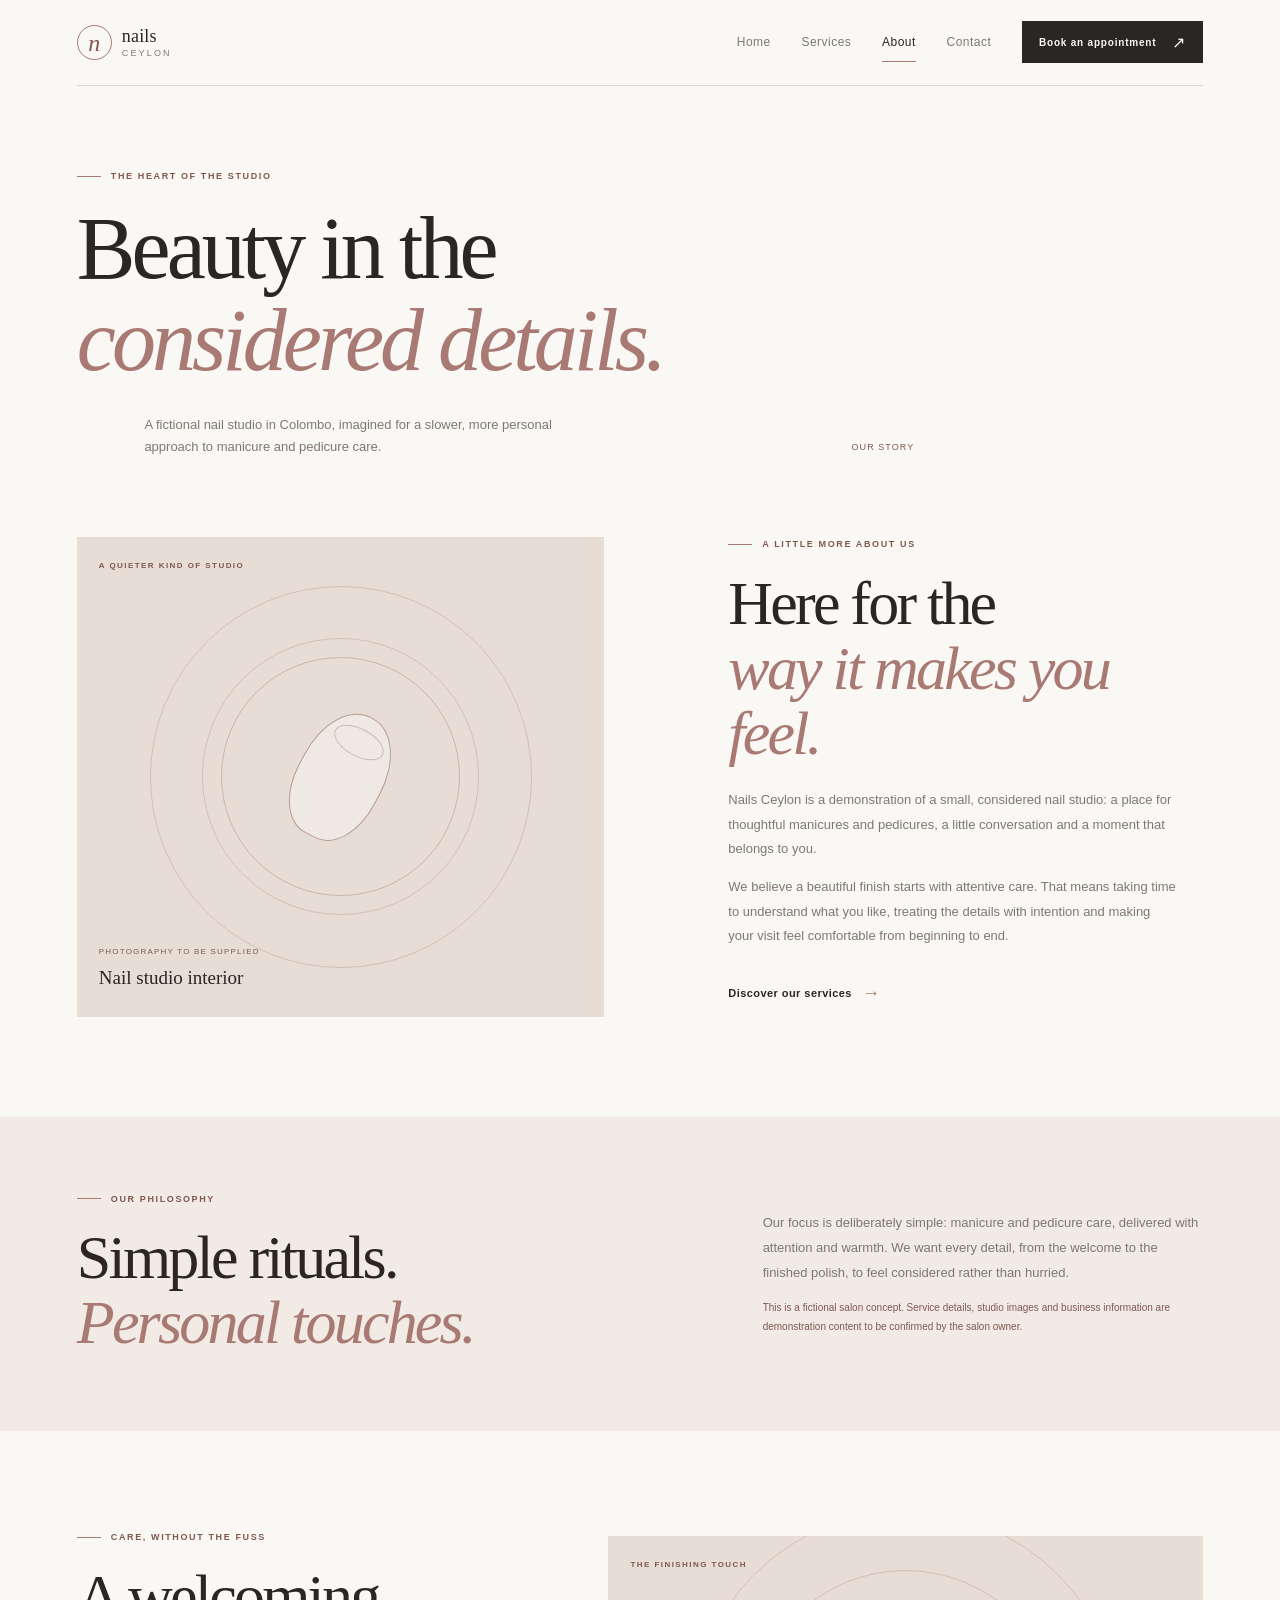
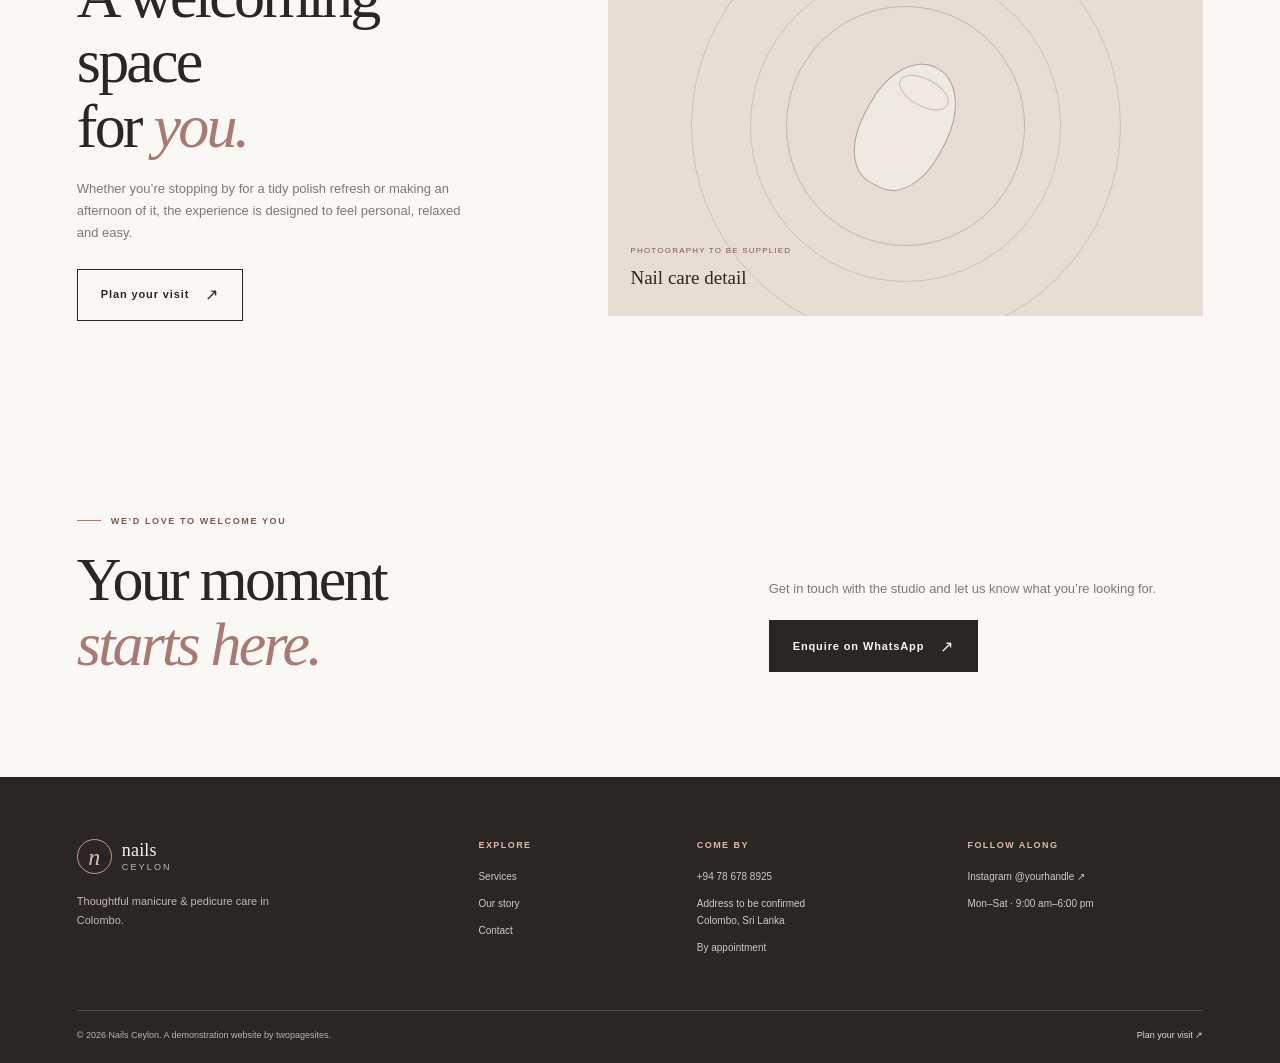
==== about.html @ 167f5ff5 "making the site the basic changes but i dont think i have any chnages yet" ====
<!doctype html>
<html lang="en">
<head>
  <meta charset="utf-8">
  <meta name="viewport" content="width=device-width, initial-scale=1">
  <meta name="theme-color" content="#faf8f5">
  <title>Our Story | Nails Ceylon</title>
  <meta name="description" content="Get to know Nails Ceylon, a fictional Colombo nail studio shaped around considered manicures, thoughtful pedicures and an unhurried experience.">
  <meta property="og:type" content="website">
  <meta property="og:title" content="Our Story | Nails Ceylon">
  <meta property="og:description" content="A little about our considered approach to manicure and pedicure care.">
  <meta property="og:image" content="assets/images/nail-care.jpg">
  <link rel="stylesheet" href="style.css">
  <script src="script.js" defer></script>
</head>
<body>
  <a class="skip-link" href="#main">Skip to content</a>
  <header class="site-header">
    <div class="header-inner">
      <a class="brand" href="index.html" aria-label="Nails Ceylon home"><span class="brand-mark" aria-hidden="true">n</span><span class="brand-name">nails <span>ceylon</span></span></a>
      <button class="menu-toggle" type="button" aria-expanded="false" aria-controls="primary-navigation" aria-label="Open navigation"><span></span><span></span></button>
      <nav class="primary-nav" id="primary-navigation" aria-label="Main navigation">
        <a class="nav-link" href="index.html">Home</a><a class="nav-link" href="services.html">Services</a><a class="nav-link is-current" href="about.html" aria-current="page">About</a><a class="nav-link" href="contact.html">Contact</a>
        <a class="button button--small button--dark nav-book" href="https://wa.me/94786788925" data-whatsapp-message="Hello! I would like to enquire about an appointment at Nails Ceylon." target="_blank" rel="noopener noreferrer">Book an appointment <span aria-hidden="true">↗</span></a>
      </nav>
    </div>
  </header>

  <main id="main">
    <section class="page-hero section-wrap">
      <p class="eyebrow"><span class="eyebrow-line"></span> The heart of the studio</p>
      <h1>Beauty in the<br><em>considered details.</em></h1>
      <div class="page-hero-bottom"><p>A fictional nail studio in Colombo, imagined for a slower, more personal approach to manicure and pedicure care.</p><span>Our story</span></div>
    </section>
    <section class="about-story section-wrap">
      <figure class="photo-placeholder photo-placeholder--about" role="img" aria-label="Nail studio interior photograph to be supplied">
        <span class="placeholder-index">A QUIETER KIND OF STUDIO</span><span class="placeholder-illustration" aria-hidden="true"><span class="placeholder-orbit"></span><span class="placeholder-nail"></span></span><figcaption class="placeholder-caption"><span>Photography to be supplied</span><strong>Nail studio interior</strong></figcaption>
      </figure>
      <div class="about-story-copy"><p class="eyebrow"><span class="eyebrow-line"></span> A little more about us</p><h2>Here for the<br><em>way it makes you feel.</em></h2><p>Nails Ceylon is a demonstration of a small, considered nail studio: a place for thoughtful manicures and pedicures, a little conversation and a moment that belongs to you.</p><p>We believe a beautiful finish starts with attentive care. That means taking time to understand what you like, treating the details with intention and making your visit feel comfortable from beginning to end.</p><a class="text-link" href="services.html">Discover our services <span aria-hidden="true">→</span></a></div>
    </section>
    <section class="philosophy-section">
      <div class="section-wrap philosophy-inner">
        <div><p class="eyebrow"><span class="eyebrow-line"></span> Our philosophy</p><h2>Simple rituals.<br><em>Personal touches.</em></h2></div>
        <div class="philosophy-copy"><p>Our focus is deliberately simple: manicure and pedicure care, delivered with attention and warmth. We want every detail, from the welcome to the finished polish, to feel considered rather than hurried.</p><p>This is a fictional salon concept. Service details, studio images and business information are demonstration content to be confirmed by the salon owner.</p></div>
      </div>
    </section>
    <section class="about-commitment section-wrap">
      <div class="about-commitment-copy"><p class="eyebrow"><span class="eyebrow-line"></span> Care, without the fuss</p><h2>A welcoming space<br>for <em>you.</em></h2><p>Whether you’re stopping by for a tidy polish refresh or making an afternoon of it, the experience is designed to feel personal, relaxed and easy.</p><a class="button button--outline" href="contact.html">Plan your visit <span aria-hidden="true">↗</span></a></div>
      <figure class="photo-placeholder photo-placeholder--detail" role="img" aria-label="Nail care detail photograph to be supplied">
        <span class="placeholder-index">THE FINISHING TOUCH</span><span class="placeholder-illustration" aria-hidden="true"><span class="placeholder-orbit"></span><span class="placeholder-nail"></span></span><figcaption class="placeholder-caption"><span>Photography to be supplied</span><strong>Nail care detail</strong></figcaption>
      </figure>
    </section>
    <section class="appointment-band section-wrap">
      <div><p class="eyebrow"><span class="eyebrow-line"></span> We’d love to welcome you</p><h2>Your moment<br><em>starts here.</em></h2></div>
      <div class="appointment-band-action"><p>Get in touch with the studio and let us know what you’re looking for.</p><a class="button button--dark" href="https://wa.me/94786788925" data-whatsapp-message="Hello! I would like to enquire about an appointment at Nails Ceylon." target="_blank" rel="noopener noreferrer">Enquire on WhatsApp <span aria-hidden="true">↗</span></a></div>
    </section>
  </main>
  <footer class="site-footer">
    <div class="section-wrap footer-main">
      <div class="footer-brand-block"><a class="brand brand--footer" href="index.html" aria-label="Nails Ceylon home"><span class="brand-mark" aria-hidden="true">n</span><span class="brand-name">nails <span>ceylon</span></span></a><p>Thoughtful manicure &amp; pedicure care in Colombo.</p></div>
      <div class="footer-column"><h2>Explore</h2><a href="services.html">Services</a><a href="about.html">Our story</a><a href="contact.html">Contact</a></div>
      <div class="footer-column"><h2>Come by</h2><a href="tel:+94786788925">+94 78 678 8925</a><span>Address to be confirmed<br>Colombo, Sri Lanka</span><span>By appointment</span></div>
      <div class="footer-column"><h2>Follow along</h2><a href="https://www.instagram.com/yourhandle/" target="_blank" rel="noopener noreferrer">Instagram @yourhandle <span aria-hidden="true">↗</span></a><span>Mon–Sat · 9:00 am–6:00 pm</span></div>
    </div>
    <div class="section-wrap footer-bottom"><span>© <span data-current-year>2026</span> Nails Ceylon. A demonstration website by twopagesites.</span><a href="contact.html">Plan your visit <span aria-hidden="true">↗</span></a></div>
  </footer>
</body>
</html>
---- style.css ----
:root {
  color-scheme: light;
  --color-paper: #faf8f5;
  --color-paper-deep: #f1eae5;
  --color-ink: #292624;
  --color-muted: #817770;
  --color-rose: #a97973;
  --color-rose-deep: #805852;
  --color-champagne: #c8b69f;
  --color-line: #ddd4cc;
  --font-display: "Iowan Old Style", "Palatino Linotype", "Book Antiqua", Georgia, serif;
  --font-body: "Avenir Next", Avenir, "Segoe UI", sans-serif;
  --page-gutter: clamp(20px, 6vw, 88px);
  --content-width: 1280px;
}

* { box-sizing: border-box; }

html { scroll-behavior: smooth; scroll-padding-top: 24px; }

body {
  min-width: 320px;
  margin: 0;
  color: var(--color-ink);
  background: var(--color-paper);
  font-family: var(--font-body);
  font-size: 15px;
  line-height: 1.7;
  -webkit-font-smoothing: antialiased;
}

img, svg { display: block; max-width: 100%; }
a { color: inherit; }
button, input, select, textarea { font: inherit; }
button, a { -webkit-tap-highlight-color: transparent; }

:focus-visible {
  outline: 2px solid var(--color-rose-deep);
  outline-offset: 4px;
}

.skip-link {
  position: fixed;
  z-index: 20;
  top: 12px;
  left: 12px;
  padding: 10px 14px;
  transform: translateY(-160%);
  color: white;
  background: var(--color-ink);
}
.skip-link:focus { transform: translateY(0); }

.section-wrap { width: min(100% - var(--page-gutter) * 2, var(--content-width)); margin-inline: auto; }

.site-header { position: relative; z-index: 10; background: var(--color-paper); }
.header-inner {
  display: flex;
  width: min(100% - var(--page-gutter) * 2, 1440px);
  min-height: 86px;
  align-items: center;
  justify-content: space-between;
  margin-inline: auto;
  border-bottom: 1px solid var(--color-line);
}
.brand { display: inline-flex; align-items: center; gap: 10px; text-decoration: none; }
.brand-mark {
  display: grid;
  width: 35px;
  height: 35px;
  place-items: center;
  border: 1px solid var(--color-rose);
  border-radius: 50%;
  color: var(--color-rose-deep);
  font-family: var(--font-display);
  font-size: 24px;
  font-style: italic;
  line-height: 1;
}
.brand-name { font-family: var(--font-display); font-size: 18px; letter-spacing: .01em; line-height: 1; }
.brand-name span { display: block; margin-top: 4px; color: var(--color-muted); font-family: var(--font-body); font-size: 9px; letter-spacing: .24em; text-transform: uppercase; }
.primary-nav { display: flex; align-items: center; gap: clamp(17px, 2.4vw, 34px); }
.nav-link { position: relative; padding-block: 12px; color: var(--color-muted); font-size: 12px; letter-spacing: .04em; text-decoration: none; transition: color .2s ease; }
.nav-link:hover, .nav-link.is-current { color: var(--color-ink); }
.nav-link.is-current::after { position: absolute; right: 0; bottom: 3px; left: 0; height: 1px; background: var(--color-rose); content: ""; }
.menu-toggle { display: none; }

.button {
  display: inline-flex;
  min-height: 52px;
  align-items: center;
  justify-content: center;
  gap: 16px;
  padding: 0 23px;
  border: 1px solid transparent;
  color: var(--color-paper);
  background: var(--color-ink);
  font-size: 11px;
  font-weight: 600;
  letter-spacing: .08em;
  text-align: center;
  text-decoration: none;
  transition: background-color .2s ease, color .2s ease, border-color .2s ease;
}
.button:hover { background: var(--color-rose-deep); }
.button--small { min-height: 42px; padding-inline: 16px; font-size: 10px; }
.button--outline { border-color: var(--color-ink); color: var(--color-ink); background: transparent; }
.button--outline:hover { color: var(--color-paper); }
.button span { font-size: 16px; font-weight: 400; }

.hero { display: grid; min-height: 620px; grid-template-columns: minmax(0, .92fr) minmax(0, 1.08fr); align-items: center; gap: clamp(36px, 8vw, 120px); padding-block: 62px 86px; }
.hero-copy { max-width: 520px; padding-block: 30px; }
.eyebrow { display: flex; align-items: center; gap: 10px; margin: 0 0 20px; color: var(--color-rose-deep); font-size: 9px; font-weight: 600; letter-spacing: .18em; line-height: 1.4; text-transform: uppercase; }
.eyebrow-line { display: inline-block; width: 24px; height: 1px; flex: 0 0 auto; background: var(--color-rose); }
h1, h2, h3, p, figure { margin-top: 0; }
h1, h2 { margin-bottom: 0; font-family: var(--font-display); font-weight: 400; letter-spacing: -.045em; line-height: 1.05; }
h1 { max-width: 650px; font-size: clamp(48px, 6.7vw, 86px); }
h1 em, h2 em { color: var(--color-rose); font-weight: 400; }
.hero-intro { max-width: 395px; margin: 24px 0 28px; color: var(--color-muted); font-size: 14px; line-height: 1.9; }
.hero-actions { display: flex; flex-wrap: wrap; align-items: center; gap: 22px; }
.text-link { display: inline-flex; min-height: 44px; align-items: center; gap: 10px; color: var(--color-ink); font-size: 11px; font-weight: 600; letter-spacing: .04em; text-decoration: none; }
.text-link span { color: var(--color-rose); font-size: 18px; font-weight: 400; transition: transform .2s ease; }
.text-link:hover span { transform: translateX(4px); }
.hero-note { margin: 44px 0 0; color: var(--color-muted); font-size: 10px; letter-spacing: .12em; text-transform: uppercase; }

.photo-placeholder {
  position: relative;
  display: flex;
  overflow: hidden;
  min-width: 0;
  align-items: center;
  justify-content: center;
  margin: 0;
  background: #e9ddd5;
  isolation: isolate;
}
.photo-placeholder::before, .photo-placeholder::after { position: absolute; z-index: -1; border: 1px solid rgba(128, 88, 82, .22); border-radius: 50%; content: ""; }
.photo-placeholder::before { width: 72%; aspect-ratio: 1; }
.photo-placeholder::after { width: 52%; aspect-ratio: 1; }
.photo-placeholder--hero { min-height: 450px; height: min(48vw, 610px); background: #eadfd9; }
.placeholder-index { position: absolute; top: 22px; left: 22px; color: var(--color-rose-deep); font-size: 8px; font-weight: 600; letter-spacing: .18em; }
.placeholder-illustration { position: relative; display: grid; width: 60%; max-width: 260px; aspect-ratio: 1; place-items: center; }
.placeholder-orbit { position: absolute; inset: 4%; border: 1px solid rgba(128, 88, 82, .3); border-radius: 50%; }
.placeholder-nail { position: relative; width: 33%; height: 51%; border: 1px solid rgba(128, 88, 82, .52); border-radius: 48% 48% 43% 43%; background: rgba(250, 248, 245, .44); transform: rotate(28deg); }
.placeholder-nail::after { position: absolute; top: 10%; right: 18%; left: 18%; height: 20%; border: 1px solid rgba(128, 88, 82, .33); border-radius: 50%; content: ""; }
.placeholder-caption { position: absolute; right: 22px; bottom: 22px; left: 22px; display: flex; flex-direction: column; gap: 4px; }
.placeholder-caption span { color: var(--color-rose-deep); font-size: 8px; letter-spacing: .15em; text-transform: uppercase; }
.placeholder-caption strong { font-family: var(--font-display); font-size: 19px; font-weight: 400; }
.photo-placeholder--manicure { min-height: 280px; background: #eee3dd; }
.photo-placeholder--pedicure { background-color: #e6ddd3; }
.photo-placeholder--gallery { min-height: 290px; background: #eadfd9; }
.photo-placeholder--gallery:nth-child(2) { background: #e4d9d1; }
.photo-placeholder--category { width: 100%; min-height: 240px; background: #eadfd9; }
.photo-placeholder--about { min-height: 480px; background: #e7ddd4; }
.photo-placeholder--detail { min-height: 380px; background: #e7ddd4; }
.photo-placeholder--hero .placeholder-illustration { width: 62%; }
.photo-placeholder--pedicure .placeholder-nail { height: 38%; border-radius: 50% 50% 35% 35%; transform: rotate(-24deg); }

.intro-band { padding-block: 86px 92px; border-top: 1px solid var(--color-line); }
.intro-band-content { display: grid; grid-template-columns: 1.15fr .85fr; align-items: end; gap: 10%; padding-left: 34px; }
.intro-band h2, .section-heading h2, .values-intro h2, .testimonial-inner h2, .appointment-band h2, .page-hero h1, .service-category h2, .about-story-copy h2, .philosophy-inner h2, .about-commitment h2, .contact-info h2, .contact-form-panel h2, .map-placeholder h2 { font-size: clamp(36px, 5vw, 62px); }
.intro-band-content > div { max-width: 410px; padding-bottom: 6px; }
.intro-band-content > div > p { margin-bottom: 14px; color: var(--color-muted); font-size: 13px; line-height: 1.9; }

.section-block { padding-block: 86px 100px; }
.section-heading { display: flex; align-items: end; justify-content: space-between; gap: 30px; margin-bottom: 36px; }
.section-heading h2 { font-size: clamp(38px, 5vw, 60px); }
.heading-link { margin-bottom: 8px; }
.section-heading-note { margin: 0 0 7px; color: var(--color-muted); font-size: 11px; line-height: 1.7; }
.feature-grid { display: grid; grid-template-columns: 1fr 1fr; gap: 28px; }
.feature-card:nth-child(2) { margin-top: 70px; }
.feature-card-copy { display: grid; grid-template-columns: 1fr auto; align-items: center; gap: 8px 18px; padding-top: 20px; }
.feature-card-copy .eyebrow { margin-bottom: 8px; }
.feature-card-copy h3 { margin-bottom: 0; font-family: var(--font-display); font-size: 30px; font-weight: 400; }
.feature-card-copy > p { grid-column: 1; max-width: 350px; margin: 0; color: var(--color-muted); font-size: 12px; }
.round-link { display: grid; width: 44px; height: 44px; grid-row: 1 / span 2; grid-column: 2; place-items: center; border: 1px solid var(--color-line); border-radius: 50%; text-decoration: none; transition: background-color .2s ease, color .2s ease; }
.round-link:hover { color: white; background: var(--color-ink); }

.gallery-preview { padding-block: 86px 96px; background: var(--color-paper-deep); }
.gallery-preview .section-heading { margin-bottom: 34px; }
.gallery-grid { display: grid; grid-template-columns: 1fr .8fr 1fr; align-items: start; gap: 20px; }
.gallery-tall { min-height: 420px; }
.gallery-short { min-height: 330px; margin-top: 68px; }

.values-section { display: grid; grid-template-columns: .8fr 1.2fr; gap: 11%; }
.values-intro h2 { margin-bottom: 20px; }
.values-intro > p:last-child { max-width: 300px; color: var(--color-muted); font-size: 13px; }
.values-list { align-self: center; }
.value-item { display: grid; grid-template-columns: 42px 1fr; gap: 20px; padding-block: 22px; border-bottom: 1px solid var(--color-line); }
.value-item:first-child { border-top: 1px solid var(--color-line); }
.value-number { color: var(--color-rose); font-family: var(--font-display); font-size: 20px; }
.value-item h3 { margin: 0 0 5px; font-family: var(--font-display); font-size: 22px; font-weight: 400; }
.value-item p { max-width: 460px; margin: 0; color: var(--color-muted); font-size: 12px; }

.testimonial-section { padding-block: 82px; background: #ede3dc; text-align: center; }
.testimonial-inner { display: flex; flex-direction: column; align-items: center; }
.testimonial-inner .eyebrow { justify-content: center; }
.testimonial-inner h2 { font-size: clamp(37px, 5vw, 62px); }
.testimonial-credit { margin: 24px 0 5px; color: var(--color-muted); font-size: 10px; letter-spacing: .05em; }
.testimonial-disclaimer { color: var(--color-rose-deep); font-size: 9px; letter-spacing: .12em; text-transform: uppercase; }

.appointment-band { display: grid; grid-template-columns: 1fr .75fr; align-items: end; gap: 10%; padding-block: 94px 100px; }
.appointment-band h2 { font-size: clamp(40px, 5vw, 62px); }
.appointment-band-action { max-width: 390px; padding-bottom: 5px; }
.appointment-band-action p { margin-bottom: 20px; color: var(--color-muted); font-size: 13px; }

.site-footer { color: #f8f3ed; background: #292624; }
.footer-main { display: grid; grid-template-columns: 1.4fr .7fr .9fr .9fr; gap: 35px; padding-block: 62px 54px; }
.brand--footer .brand-mark { border-color: #c7988d; color: #e0b7ad; }
.brand--footer .brand-name span { color: #c7b9af; }
.footer-brand-block > p { max-width: 230px; margin: 18px 0 0; color: #c7b9af; font-size: 11px; }
.footer-column { display: flex; flex-direction: column; align-items: flex-start; gap: 10px; }
.footer-column h2 { margin: 2px 0 7px; color: #e0b7ad; font-family: var(--font-body); font-size: 9px; font-weight: 600; letter-spacing: .16em; text-transform: uppercase; }
.footer-column a, .footer-column span { color: #d3c9c1; font-size: 10px; line-height: 1.7; text-decoration: none; }
.footer-column a:hover, .footer-bottom a:hover { color: white; }
.footer-bottom { display: flex; justify-content: space-between; gap: 20px; padding-block: 17px 20px; border-top: 1px solid rgba(255,255,255,.17); color: #bfb3aa; font-size: 9px; }
.footer-bottom a { color: #e9d8cb; text-decoration: none; }

.page-hero { padding-block: 84px 58px; }
.page-hero h1 { font-size: clamp(50px, 7vw, 88px); }
.page-hero-bottom { display: flex; max-width: 770px; align-items: end; justify-content: space-between; gap: 24px; margin: 27px 0 0 6%; }
.page-hero-bottom p { max-width: 425px; margin: 0; color: var(--color-muted); font-size: 13px; }
.page-hero-bottom > span { flex: 0 0 auto; padding-bottom: 3px; color: var(--color-rose-deep); font-size: 9px; letter-spacing: .12em; text-transform: uppercase; }

.service-category { padding-block: 42px 86px; }
.service-category--pedicure { padding-top: 62px; border-top: 1px solid var(--color-line); }
.service-category-head { display: grid; grid-template-columns: .9fr 1.1fr; align-items: center; gap: 10%; margin-bottom: 36px; }
.service-category-head h2 { margin-bottom: 10px; font-size: clamp(46px, 6vw, 72px); }
.service-category-head > div > p:last-child { max-width: 300px; margin-bottom: 0; color: var(--color-muted); font-size: 12px; }
.service-list { border-top: 1px solid var(--color-line); }
.service-row { display: grid; grid-template-columns: minmax(0, 1fr) 120px 112px; align-items: center; gap: 22px; padding-block: 22px; border-bottom: 1px solid var(--color-line); }
.service-row-main h3 { margin: 0 0 4px; font-family: var(--font-display); font-size: 21px; font-weight: 400; }
.service-row-main p { max-width: 520px; margin: 0; color: var(--color-muted); font-size: 11px; }
.service-price { color: var(--color-ink); font-size: 12px; font-weight: 600; text-align: right; white-space: nowrap; }
.service-book { display: inline-flex; min-height: 42px; align-items: center; justify-content: center; gap: 8px; border: 1px solid var(--color-line); font-size: 10px; letter-spacing: .04em; text-decoration: none; transition: border-color .2s ease, background-color .2s ease; }
.service-book:hover { border-color: var(--color-ink); background: var(--color-paper-deep); }
.service-book span { color: var(--color-rose); font-size: 14px; }
.pricing-note { margin-top: -28px; margin-bottom: 34px; color: var(--color-muted); font-size: 10px; font-style: italic; }

.about-story { display: grid; grid-template-columns: 1fr .9fr; align-items: center; gap: 11%; padding-block: 20px 100px; }
.about-story-copy { max-width: 450px; }
.about-story-copy h2 { margin-bottom: 22px; }
.about-story-copy > p:not(.eyebrow) { color: var(--color-muted); font-size: 13px; line-height: 1.9; }
.about-story-copy .text-link { margin-top: 9px; }
.philosophy-section { padding-block: 76px; background: var(--color-paper-deep); }
.philosophy-inner { display: grid; grid-template-columns: 1fr .8fr; align-items: center; gap: 12%; }
.philosophy-inner h2 { font-size: clamp(38px, 5vw, 62px); }
.philosophy-copy p { color: var(--color-muted); font-size: 13px; line-height: 1.9; }
.philosophy-copy p:last-child { margin-bottom: 0; color: var(--color-rose-deep); font-size: 10px; }
.about-commitment { display: grid; grid-template-columns: .8fr 1.2fr; align-items: center; gap: 12%; padding-block: 100px; }
.about-commitment-copy { max-width: 390px; }
.about-commitment h2 { margin-bottom: 19px; }
.about-commitment-copy > p:not(.eyebrow) { margin-bottom: 24px; color: var(--color-muted); font-size: 13px; }

.contact-layout { display: grid; grid-template-columns: .75fr 1.25fr; align-items: start; gap: 10%; padding-block: 20px 100px; }
.contact-info { padding-top: 12px; }
.contact-info h2 { margin-bottom: 32px; }
.contact-detail { display: flex; flex-direction: column; align-items: flex-start; gap: 4px; padding-block: 16px; border-top: 1px solid var(--color-line); }
.contact-detail > span:first-child { color: var(--color-rose-deep); font-size: 9px; font-weight: 600; letter-spacing: .13em; text-transform: uppercase; }
.contact-detail > a:not(.text-link), .contact-detail > p { margin: 0; font-family: var(--font-display); font-size: 18px; text-decoration: none; }
.contact-detail > p { line-height: 1.6; }
.contact-detail .text-link { margin-top: 4px; }
.contact-form-panel { padding: clamp(23px, 4vw, 46px); background: #f1eae5; }
.contact-form-panel h2 { margin-bottom: 16px; font-size: clamp(36px, 4vw, 50px); }
.form-intro { max-width: 440px; margin-bottom: 28px; color: var(--color-muted); font-size: 11px; }
.form-grid { display: grid; grid-template-columns: 1fr 1fr; gap: 19px 16px; }
.form-field { display: flex; min-width: 0; flex-direction: column; gap: 7px; }
.form-field--full { grid-column: 1 / -1; }
.form-field label { color: var(--color-ink); font-size: 10px; font-weight: 600; }
.form-field label > span:first-child { color: var(--color-rose-deep); }
.field-optional { color: var(--color-muted); font-weight: 400; }
.form-field input, .form-field select, .form-field textarea { width: 100%; min-height: 47px; padding: 11px 12px; border: 1px solid #d5c9c0; border-radius: 0; color: var(--color-ink); background: var(--color-paper); font-size: 12px; }
.form-field textarea { min-height: 100px; resize: vertical; }
.form-field input::placeholder, .form-field textarea::placeholder { color: #928982; }
.form-submit { width: 100%; margin-top: 23px; cursor: pointer; }
.form-feedback { margin: 12px 0 0; color: var(--color-muted); font-size: 10px; line-height: 1.6; }
.form-feedback.is-error { color: #8c3730; }
.map-section { padding-bottom: 100px; }
.map-placeholder { display: flex; min-height: 300px; flex-direction: column; align-items: center; justify-content: center; padding: 35px 20px; background: #e9e1d9; text-align: center; }
.map-marker { display: grid; width: 35px; height: 35px; place-items: center; margin-bottom: 17px; border: 1px solid var(--color-rose); border-radius: 50%; color: var(--color-rose-deep); font-family: var(--font-display); font-size: 22px; }
.map-placeholder .eyebrow { justify-content: center; margin-bottom: 12px; }
.map-placeholder h2 { font-size: clamp(32px, 4vw, 46px); }
.map-placeholder > p:last-child { max-width: 370px; margin: 15px 0 0; color: var(--color-muted); font-size: 11px; }
.map-caption { display: flex; justify-content: space-between; gap: 20px; padding-top: 14px; color: var(--color-muted); font-size: 10px; }
.map-caption span { color: var(--color-ink); font-weight: 600; }
.map-caption p { margin: 0; text-align: right; }

@media (min-width: 1440px) {
  .hero { min-height: 700px; }
}

@media (max-width: 900px) {
  :root { --page-gutter: clamp(22px, 5vw, 48px); }
  .header-inner { min-height: 76px; }
  .primary-nav { gap: 17px; }
  .nav-link { font-size: 11px; }
  .nav-book { padding-inline: 11px; }
  .hero { min-height: 550px; gap: 5vw; }
  .photo-placeholder--hero { min-height: 390px; }
  .service-category-head { gap: 6%; }
  .about-story, .contact-layout { gap: 7%; }
  .footer-main { grid-template-columns: 1.1fr .7fr .9fr .9fr; gap: 22px; }
}

@media (max-width: 680px) {
  :root { --page-gutter: 22px; }
  body { font-size: 14px; }
  html { scroll-padding-top: 16px; }
  .header-inner { min-height: 72px; }
  .brand-mark { width: 33px; height: 33px; font-size: 22px; }
  .brand-name { font-size: 17px; }
  .menu-toggle {
    display: flex;
    width: 46px;
    height: 46px;
    flex-direction: column;
    align-items: center;
    justify-content: center;
    gap: 6px;
    border: 1px solid var(--color-line);
    background: transparent;
    cursor: pointer;
  }
  .menu-toggle span { display: block; width: 17px; height: 1px; background: var(--color-ink); transition: transform .2s ease; }
  .menu-toggle[aria-expanded="true"] span:first-child { transform: translateY(3.5px) rotate(45deg); }
  .menu-toggle[aria-expanded="true"] span:last-child { transform: translateY(-3.5px) rotate(-45deg); }
  .primary-nav {
    position: absolute;
    top: 100%;
    right: 0;
    left: 0;
    display: none;
    align-items: stretch;
    gap: 0;
    padding: 12px var(--page-gutter) 22px;
    border-bottom: 1px solid var(--color-line);
    background: var(--color-paper);
  }
  .primary-nav.is-open { display: flex; flex-direction: column; }
  .primary-nav .nav-link { min-height: 46px; padding-block: 13px; border-bottom: 1px solid #ebe4de; font-size: 12px; }
  .nav-link.is-current::after { right: auto; bottom: 0; width: 26px; }
  .primary-nav .nav-book { margin-top: 14px; }
  .hero { min-height: 0; grid-template-columns: 1fr; gap: 27px; padding-block: 47px 57px; }
  .hero-copy { padding: 0; }
  .eyebrow { margin-bottom: 15px; font-size: 8px; }
  h1 { font-size: clamp(47px, 12vw, 69px); }
  .hero-intro { max-width: 350px; margin-block: 17px 21px; font-size: 13px; }
  .hero-actions { align-items: flex-start; gap: 13px 20px; }
  .hero-actions .button { width: 100%; }
  .hero-note { margin-top: 23px; font-size: 9px; }
  .photo-placeholder--hero { min-height: 350px; height: 100vw; max-height: 460px; }
  .placeholder-index { top: 16px; left: 16px; font-size: 7px; }
  .placeholder-caption { right: 16px; bottom: 16px; left: 16px; }
  .placeholder-caption strong { font-size: 18px; }
  .placeholder-illustration { width: 62%; }
  .intro-band { padding-block: 60px 64px; }
  .intro-band-content { grid-template-columns: 1fr; gap: 19px; padding-left: 0; }
  .intro-band h2, .section-heading h2, .values-intro h2, .testimonial-inner h2, .appointment-band h2, .page-hero h1, .service-category h2, .about-story-copy h2, .philosophy-inner h2, .about-commitment h2, .contact-info h2, .contact-form-panel h2, .map-placeholder h2 { font-size: clamp(36px, 9.5vw, 50px); }
  .intro-band-content > div > p { margin-bottom: 8px; font-size: 12px; }
  .section-block { padding-block: 60px 68px; }
  .section-heading { align-items: flex-start; flex-direction: column; gap: 12px; margin-bottom: 24px; }
  .heading-link { margin: 0; }
  .feature-grid { grid-template-columns: 1fr; gap: 35px; }
  .feature-card:nth-child(2) { margin-top: 0; }
  .photo-placeholder--manicure { min-height: 265px; }
  .feature-card-copy { padding-top: 14px; }
  .feature-card-copy h3 { font-size: 27px; }
  .feature-card-copy > p { font-size: 11px; }
  .gallery-preview { padding-block: 60px 66px; }
  .section-heading-note { margin-top: 0; }
  .gallery-grid { grid-template-columns: 1fr 1fr; gap: 12px; }
  .gallery-tall { min-height: 245px; }
  .gallery-short { min-height: 210px; margin-top: 32px; }
  .gallery-grid .photo-placeholder:last-child { min-height: 245px; }
  .values-section { grid-template-columns: 1fr; gap: 28px; }
  .values-intro > p:last-child { max-width: 360px; }
  .value-item { grid-template-columns: 32px 1fr; gap: 12px; padding-block: 17px; }
  .value-item h3 { font-size: 20px; }
  .value-item p { font-size: 11px; }
  .testimonial-section { padding-block: 59px; }
  .testimonial-inner h2 { font-size: clamp(34px, 9vw, 48px); }
  .testimonial-credit { max-width: 260px; line-height: 1.6; }
  .appointment-band { grid-template-columns: 1fr; gap: 19px; padding-block: 64px 67px; }
  .appointment-band-action { max-width: 440px; }
  .appointment-band-action p { font-size: 12px; }
  .footer-main { grid-template-columns: 1fr 1fr; gap: 33px 22px; padding-block: 43px 38px; }
  .footer-brand-block { grid-column: 1 / -1; }
  .footer-bottom { align-items: flex-start; flex-direction: column; gap: 8px; padding-block: 14px 18px; line-height: 1.7; }
  .page-hero { padding-block: 53px 37px; }
  .page-hero h1 { font-size: clamp(47px, 12vw, 68px); }
  .page-hero-bottom { align-items: flex-start; flex-direction: column; gap: 10px; margin: 18px 0 0; }
  .page-hero-bottom p { max-width: 420px; font-size: 12px; }
  .page-hero-bottom > span { font-size: 8px; }
  .service-category { padding-block: 28px 56px; }
  .service-category--pedicure { padding-top: 45px; }
  .service-category-head { grid-template-columns: 1fr; gap: 20px; margin-bottom: 25px; }
  .service-category-head h2 { font-size: 51px; }
  .photo-placeholder--category { min-height: 235px; }
  .service-row { grid-template-columns: minmax(0, 1fr) auto; gap: 9px 12px; padding-block: 17px; }
  .service-row-main h3 { font-size: 19px; }
  .service-row-main p { max-width: none; font-size: 10px; line-height: 1.6; }
  .service-price { grid-column: 2; grid-row: 1; font-size: 11px; }
  .service-book { min-height: 38px; grid-column: 2; grid-row: 2; padding-inline: 9px; font-size: 9px; }
  .pricing-note { margin-top: -10px; margin-bottom: 0; line-height: 1.6; }
  .about-story { grid-template-columns: 1fr; gap: 30px; padding-block: 8px 65px; }
  .photo-placeholder--about { min-height: 310px; }
  .about-story-copy h2 { margin-bottom: 17px; }
  .about-story-copy > p:not(.eyebrow) { font-size: 12px; }
  .philosophy-section { padding-block: 54px; }
  .philosophy-inner { grid-template-columns: 1fr; gap: 20px; }
  .philosophy-copy p { font-size: 12px; }
  .about-commitment { grid-template-columns: 1fr; gap: 27px; padding-block: 65px; }
  .about-commitment-copy > p:not(.eyebrow) { font-size: 12px; }
  .photo-placeholder--detail { min-height: 290px; }
  .contact-layout { grid-template-columns: 1fr; gap: 39px; padding-block: 8px 65px; }
  .contact-info { padding-top: 0; }
  .contact-info h2 { margin-bottom: 20px; }
  .contact-detail { padding-block: 13px; }
  .contact-detail > a:not(.text-link), .contact-detail > p { font-size: 17px; }
  .contact-form-panel { padding: 24px 18px; }
  .contact-form-panel h2 { font-size: clamp(35px, 9vw, 47px); }
  .form-intro { font-size: 10px; }
  .form-grid { grid-template-columns: 1fr; gap: 15px; }
  .form-field--full { grid-column: auto; }
  .form-field input, .form-field select { min-height: 48px; }
  .map-section { padding-bottom: 66px; }
  .map-placeholder { min-height: 270px; }
  .map-caption { align-items: flex-start; flex-direction: column; gap: 4px; }
  .map-caption p { text-align: left; }
}

@media (prefers-reduced-motion: reduce) {
  *, *::before, *::after { scroll-behavior: auto !important; transition-duration: .01ms !important; animation-duration: .01ms !important; animation-iteration-count: 1 !important; }
}
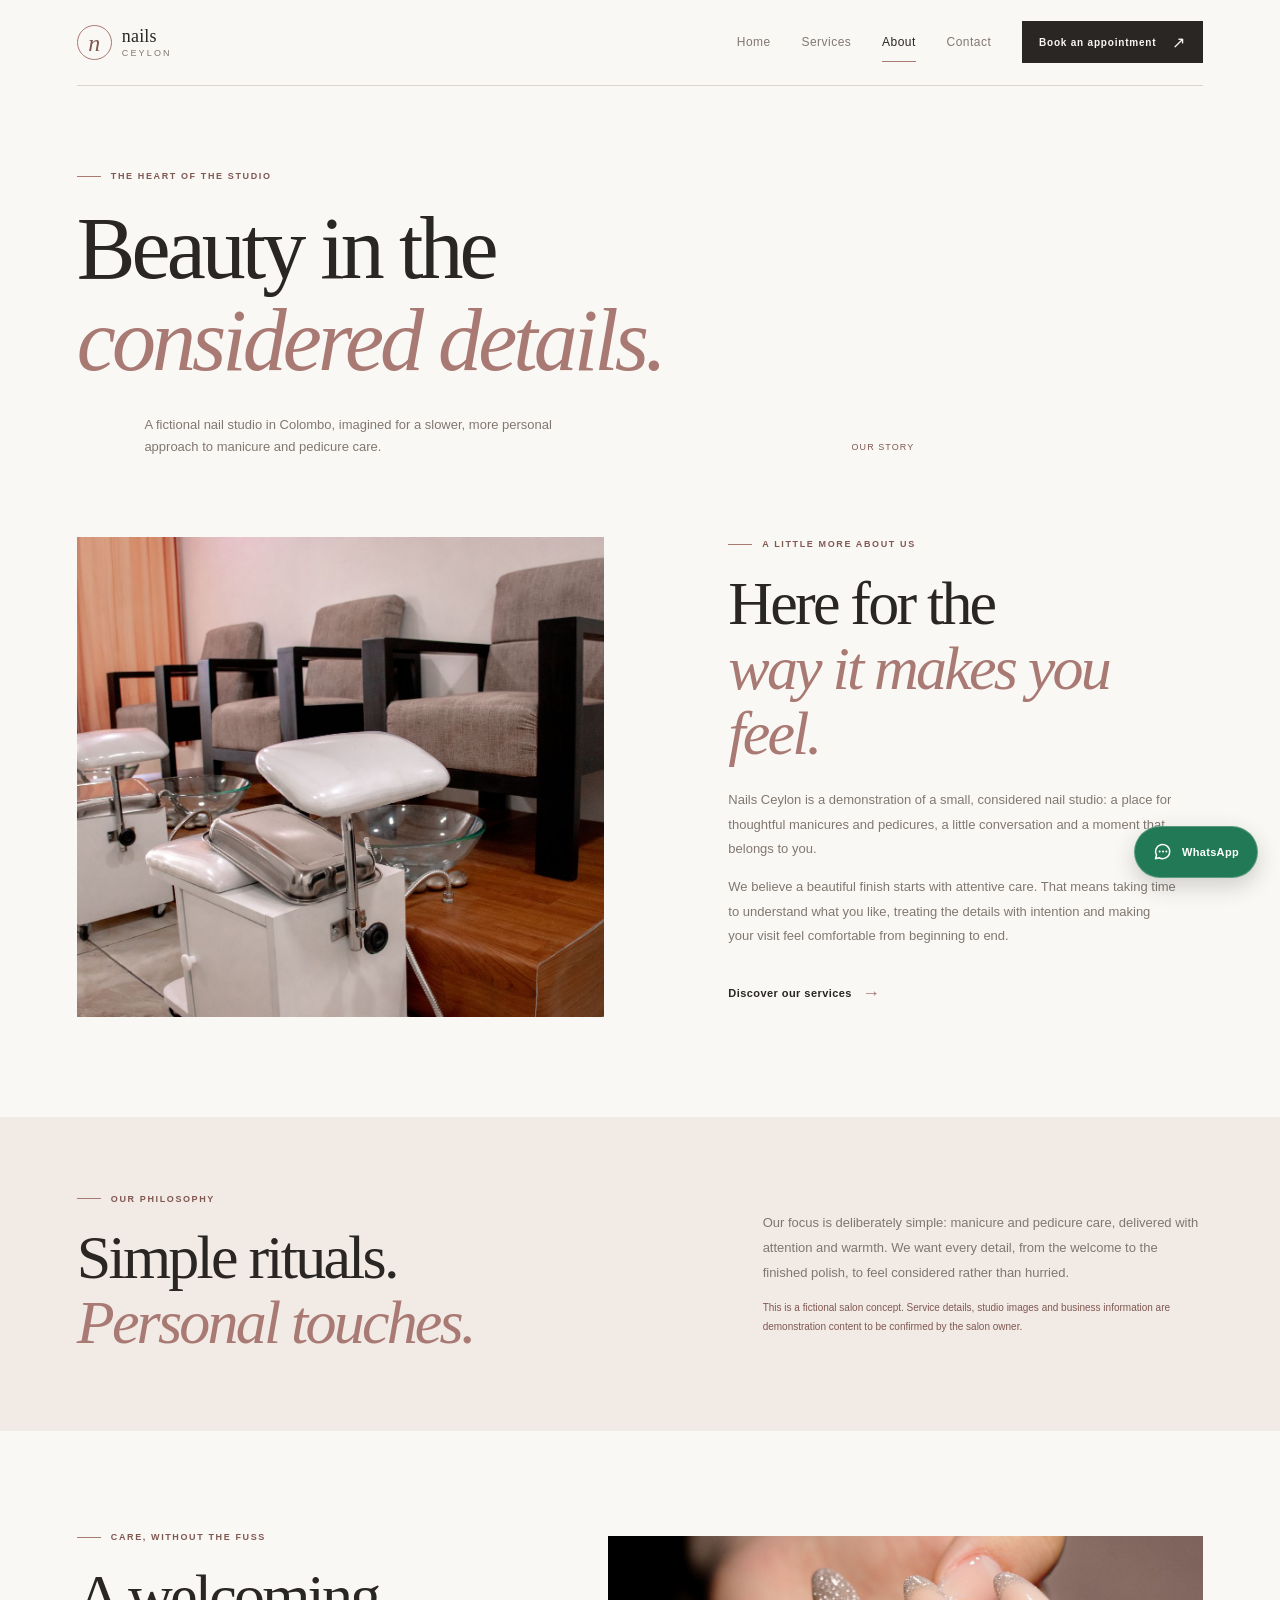
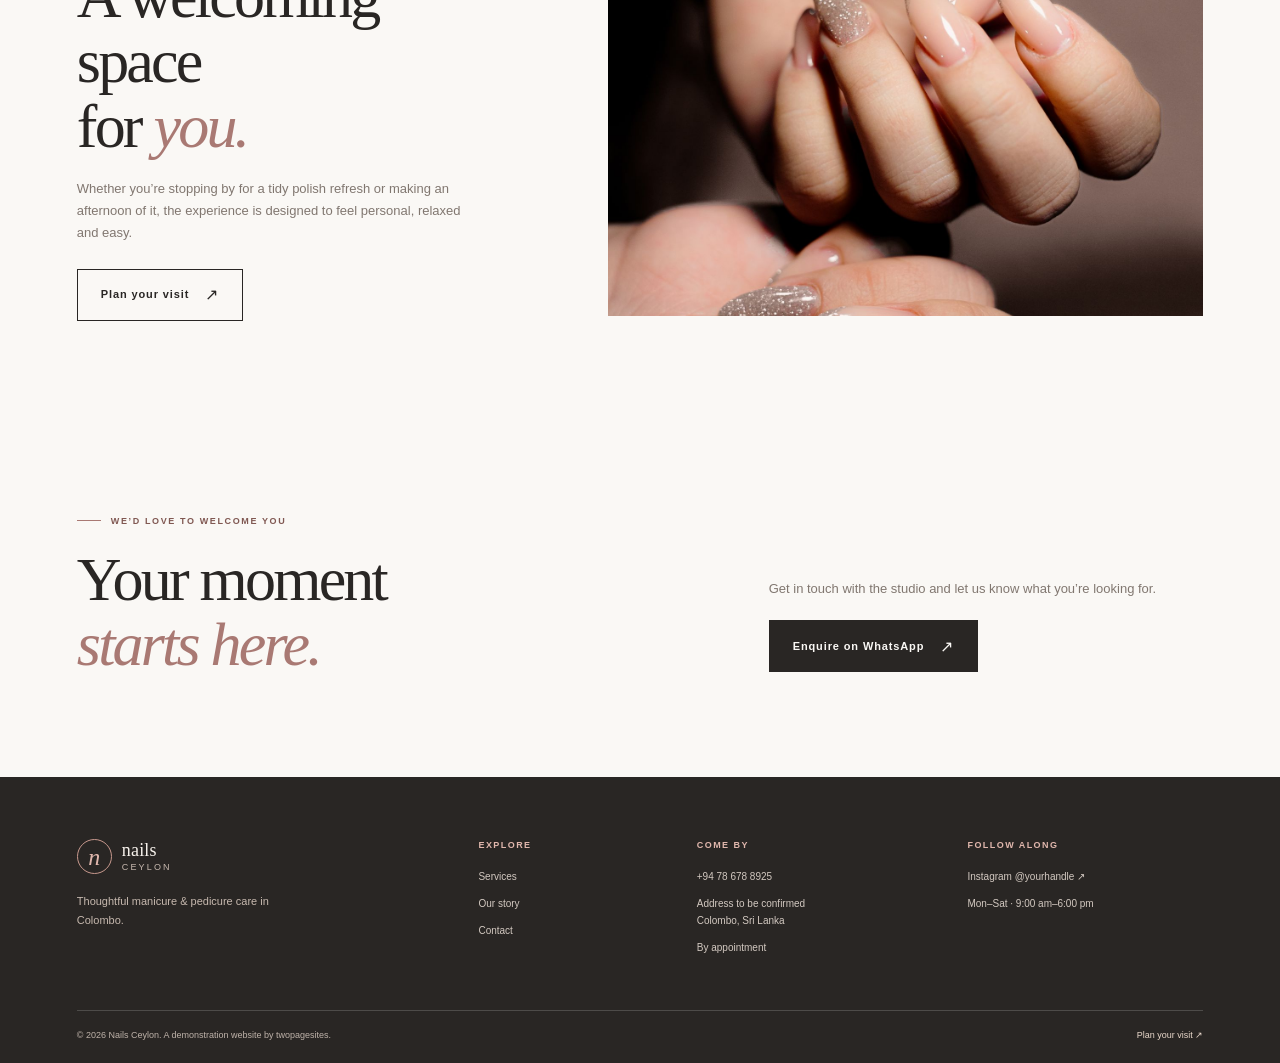
==== commit d9afd0b9: "adding pictures , adding a sticky header , adding a floating whatsapp button" ====
--- a/about.html
+++ b/about.html
@@ -9,7 +9,6 @@
   <meta property="og:type" content="website">
   <meta property="og:title" content="Our Story | Nails Ceylon">
   <meta property="og:description" content="A little about our considered approach to manicure and pedicure care.">
-  <meta property="og:image" content="assets/images/nail-care.jpg">
   <link rel="stylesheet" href="style.css">
   <script src="script.js" defer></script>
 </head>
@@ -21,7 +20,7 @@
       <button class="menu-toggle" type="button" aria-expanded="false" aria-controls="primary-navigation" aria-label="Open navigation"><span></span><span></span></button>
       <nav class="primary-nav" id="primary-navigation" aria-label="Main navigation">
         <a class="nav-link" href="index.html">Home</a><a class="nav-link" href="services.html">Services</a><a class="nav-link is-current" href="about.html" aria-current="page">About</a><a class="nav-link" href="contact.html">Contact</a>
-        <a class="button button--small button--dark nav-book" href="https://wa.me/94786788925" data-whatsapp-message="Hello! I would like to enquire about an appointment at Nails Ceylon." target="_blank" rel="noopener noreferrer">Book an appointment <span aria-hidden="true">↗</span></a>
+        <a class="button button--small button--dark nav-book" href="contact.html">Book an appointment <span aria-hidden="true">↗</span></a>
       </nav>
     </div>
   </header>
@@ -33,8 +32,8 @@
       <div class="page-hero-bottom"><p>A fictional nail studio in Colombo, imagined for a slower, more personal approach to manicure and pedicure care.</p><span>Our story</span></div>
     </section>
     <section class="about-story section-wrap">
-      <figure class="photo-placeholder photo-placeholder--about" role="img" aria-label="Nail studio interior photograph to be supplied">
-        <span class="placeholder-index">A QUIETER KIND OF STUDIO</span><span class="placeholder-illustration" aria-hidden="true"><span class="placeholder-orbit"></span><span class="placeholder-nail"></span></span><figcaption class="placeholder-caption"><span>Photography to be supplied</span><strong>Nail studio interior</strong></figcaption>
+      <figure class="photo-frame photo-frame--about">
+        <img src="assets/images/nail-studio-interior.jpg" alt="Clean nail salon interior with modern pedicure chairs and foot basins." width="1600" height="1067" loading="lazy" decoding="async">
       </figure>
       <div class="about-story-copy"><p class="eyebrow"><span class="eyebrow-line"></span> A little more about us</p><h2>Here for the<br><em>way it makes you feel.</em></h2><p>Nails Ceylon is a demonstration of a small, considered nail studio: a place for thoughtful manicures and pedicures, a little conversation and a moment that belongs to you.</p><p>We believe a beautiful finish starts with attentive care. That means taking time to understand what you like, treating the details with intention and making your visit feel comfortable from beginning to end.</p><a class="text-link" href="services.html">Discover our services <span aria-hidden="true">→</span></a></div>
     </section>
@@ -46,8 +45,8 @@
     </section>
     <section class="about-commitment section-wrap">
       <div class="about-commitment-copy"><p class="eyebrow"><span class="eyebrow-line"></span> Care, without the fuss</p><h2>A welcoming space<br>for <em>you.</em></h2><p>Whether you’re stopping by for a tidy polish refresh or making an afternoon of it, the experience is designed to feel personal, relaxed and easy.</p><a class="button button--outline" href="contact.html">Plan your visit <span aria-hidden="true">↗</span></a></div>
-      <figure class="photo-placeholder photo-placeholder--detail" role="img" aria-label="Nail care detail photograph to be supplied">
-        <span class="placeholder-index">THE FINISHING TOUCH</span><span class="placeholder-illustration" aria-hidden="true"><span class="placeholder-orbit"></span><span class="placeholder-nail"></span></span><figcaption class="placeholder-caption"><span>Photography to be supplied</span><strong>Nail care detail</strong></figcaption>
+      <figure class="photo-frame photo-frame--detail">
+        <img src="assets/images/about-nail-care-detail.jpg" alt="Nude manicure with soft glitter detail, shown close up." width="1400" height="2100" loading="lazy" decoding="async">
       </figure>
     </section>
     <section class="appointment-band section-wrap">
@@ -55,6 +54,10 @@
       <div class="appointment-band-action"><p>Get in touch with the studio and let us know what you’re looking for.</p><a class="button button--dark" href="https://wa.me/94786788925" data-whatsapp-message="Hello! I would like to enquire about an appointment at Nails Ceylon." target="_blank" rel="noopener noreferrer">Enquire on WhatsApp <span aria-hidden="true">↗</span></a></div>
     </section>
   </main>
+  <a class="floating-whatsapp" href="https://wa.me/94786788925" data-whatsapp-message="Hello! I would like to enquire about an appointment at Nails Ceylon." aria-label="Chat with Nails Ceylon on WhatsApp at 0786788925" target="_blank" rel="noopener noreferrer">
+    <svg aria-hidden="true" viewBox="0 0 24 24" fill="none" stroke="currentColor" stroke-width="1.8" stroke-linecap="round" stroke-linejoin="round"><path d="M20 11.5a8.5 8.5 0 0 1-12.7 7.4L3 20l1.2-4.1A8.5 8.5 0 1 1 20 11.5Z"></path><path d="M8 11.5h.01M12 11.5h.01M16 11.5h.01" stroke-width="2.4"></path></svg>
+    <span>WhatsApp</span>
+  </a>
   <footer class="site-footer">
     <div class="section-wrap footer-main">
       <div class="footer-brand-block"><a class="brand brand--footer" href="index.html" aria-label="Nails Ceylon home"><span class="brand-mark" aria-hidden="true">n</span><span class="brand-name">nails <span>ceylon</span></span></a><p>Thoughtful manicure &amp; pedicure care in Colombo.</p></div>
--- a/style.css
+++ b/style.css
@@ -16,7 +16,7 @@
 
 * { box-sizing: border-box; }
 
-html { scroll-behavior: smooth; scroll-padding-top: 24px; }
+html { scroll-behavior: smooth; scroll-padding-top: 100px; }
 
 body {
   min-width: 320px;
@@ -53,7 +53,7 @@
 
 .section-wrap { width: min(100% - var(--page-gutter) * 2, var(--content-width)); margin-inline: auto; }
 
-.site-header { position: relative; z-index: 10; background: var(--color-paper); }
+.site-header { position: sticky; top: 0; z-index: 10; background: var(--color-paper); }
 .header-inner {
   display: flex;
   width: min(100% - var(--page-gutter) * 2, 1440px);
@@ -107,6 +107,30 @@
 .button--outline { border-color: var(--color-ink); color: var(--color-ink); background: transparent; }
 .button--outline:hover { color: var(--color-paper); }
 .button span { font-size: 16px; font-weight: 400; }
+.floating-whatsapp {
+  position: fixed;
+  right: 22px;
+  bottom: 22px;
+  z-index: 12;
+  display: inline-flex;
+  min-height: 52px;
+  align-items: center;
+  justify-content: center;
+  gap: 9px;
+  padding: 0 18px;
+  border: 1px solid rgba(255,255,255,.25);
+  border-radius: 999px;
+  color: #fff;
+  background: #217a55;
+  box-shadow: 0 8px 22px rgba(41,38,36,.2);
+  font-size: 11px;
+  font-weight: 600;
+  letter-spacing: .03em;
+  text-decoration: none;
+  transition: background-color .2s ease, transform .2s ease;
+}
+.floating-whatsapp:hover { background: #195f43; transform: translateY(-2px); }
+.floating-whatsapp svg { width: 20px; height: 20px; flex: 0 0 auto; }
 
 .hero { display: grid; min-height: 620px; grid-template-columns: minmax(0, .92fr) minmax(0, 1.08fr); align-items: center; gap: clamp(36px, 8vw, 120px); padding-block: 62px 86px; }
 .hero-copy { max-width: 520px; padding-block: 30px; }
@@ -123,38 +147,15 @@
 .text-link:hover span { transform: translateX(4px); }
 .hero-note { margin: 44px 0 0; color: var(--color-muted); font-size: 10px; letter-spacing: .12em; text-transform: uppercase; }
 
-.photo-placeholder {
-  position: relative;
-  display: flex;
-  overflow: hidden;
-  min-width: 0;
-  align-items: center;
-  justify-content: center;
-  margin: 0;
-  background: #e9ddd5;
-  isolation: isolate;
-}
-.photo-placeholder::before, .photo-placeholder::after { position: absolute; z-index: -1; border: 1px solid rgba(128, 88, 82, .22); border-radius: 50%; content: ""; }
-.photo-placeholder::before { width: 72%; aspect-ratio: 1; }
-.photo-placeholder::after { width: 52%; aspect-ratio: 1; }
-.photo-placeholder--hero { min-height: 450px; height: min(48vw, 610px); background: #eadfd9; }
-.placeholder-index { position: absolute; top: 22px; left: 22px; color: var(--color-rose-deep); font-size: 8px; font-weight: 600; letter-spacing: .18em; }
-.placeholder-illustration { position: relative; display: grid; width: 60%; max-width: 260px; aspect-ratio: 1; place-items: center; }
-.placeholder-orbit { position: absolute; inset: 4%; border: 1px solid rgba(128, 88, 82, .3); border-radius: 50%; }
-.placeholder-nail { position: relative; width: 33%; height: 51%; border: 1px solid rgba(128, 88, 82, .52); border-radius: 48% 48% 43% 43%; background: rgba(250, 248, 245, .44); transform: rotate(28deg); }
-.placeholder-nail::after { position: absolute; top: 10%; right: 18%; left: 18%; height: 20%; border: 1px solid rgba(128, 88, 82, .33); border-radius: 50%; content: ""; }
-.placeholder-caption { position: absolute; right: 22px; bottom: 22px; left: 22px; display: flex; flex-direction: column; gap: 4px; }
-.placeholder-caption span { color: var(--color-rose-deep); font-size: 8px; letter-spacing: .15em; text-transform: uppercase; }
-.placeholder-caption strong { font-family: var(--font-display); font-size: 19px; font-weight: 400; }
-.photo-placeholder--manicure { min-height: 280px; background: #eee3dd; }
-.photo-placeholder--pedicure { background-color: #e6ddd3; }
-.photo-placeholder--gallery { min-height: 290px; background: #eadfd9; }
-.photo-placeholder--gallery:nth-child(2) { background: #e4d9d1; }
-.photo-placeholder--category { width: 100%; min-height: 240px; background: #eadfd9; }
-.photo-placeholder--about { min-height: 480px; background: #e7ddd4; }
-.photo-placeholder--detail { min-height: 380px; background: #e7ddd4; }
-.photo-placeholder--hero .placeholder-illustration { width: 62%; }
-.photo-placeholder--pedicure .placeholder-nail { height: 38%; border-radius: 50% 50% 35% 35%; transform: rotate(-24deg); }
+.photo-frame { position: relative; overflow: hidden; min-width: 0; margin: 0; background: var(--color-paper-deep); }
+.photo-frame img { position: absolute; inset: 0; display: block; width: 100%; height: 100%; object-fit: cover; object-position: center; }
+.photo-frame--hero { min-height: 450px; height: min(48vw, 610px); }
+.photo-frame--manicure { min-height: 280px; }
+.feature-card .photo-frame--pedicure { min-height: 280px; }
+.photo-frame--gallery { min-height: 290px; }
+.photo-frame--category { width: 100%; min-height: 240px; }
+.photo-frame--about { min-height: 480px; }
+.photo-frame--detail { min-height: 380px; }
 
 .intro-band { padding-block: 86px 92px; border-top: 1px solid var(--color-line); }
 .intro-band-content { display: grid; grid-template-columns: 1.15fr .85fr; align-items: end; gap: 10%; padding-left: 34px; }
@@ -172,6 +173,7 @@
 .feature-card-copy { display: grid; grid-template-columns: 1fr auto; align-items: center; gap: 8px 18px; padding-top: 20px; }
 .feature-card-copy .eyebrow { margin-bottom: 8px; }
 .feature-card-copy h3 { margin-bottom: 0; font-family: var(--font-display); font-size: 30px; font-weight: 400; }
+.feature-service-label { margin: 4px 0 0; color: var(--color-muted); font-size: 10px; letter-spacing: .04em; line-height: 1.4; }
 .feature-card-copy > p { grid-column: 1; max-width: 350px; margin: 0; color: var(--color-muted); font-size: 12px; }
 .round-link { display: grid; width: 44px; height: 44px; grid-row: 1 / span 2; grid-column: 2; place-items: center; border: 1px solid var(--color-line); border-radius: 50%; text-decoration: none; transition: background-color .2s ease, color .2s ease; }
 .round-link:hover { color: white; background: var(--color-ink); }
@@ -296,7 +298,7 @@
   .nav-link { font-size: 11px; }
   .nav-book { padding-inline: 11px; }
   .hero { min-height: 550px; gap: 5vw; }
-  .photo-placeholder--hero { min-height: 390px; }
+  .photo-frame--hero { min-height: 390px; }
   .service-category-head { gap: 6%; }
   .about-story, .contact-layout { gap: 7%; }
   .footer-main { grid-template-columns: 1.1fr .7fr .9fr .9fr; gap: 22px; }
@@ -305,7 +307,7 @@
 @media (max-width: 680px) {
   :root { --page-gutter: 22px; }
   body { font-size: 14px; }
-  html { scroll-padding-top: 16px; }
+  html { scroll-padding-top: 88px; }
   .header-inner { min-height: 72px; }
   .brand-mark { width: 33px; height: 33px; font-size: 22px; }
   .brand-name { font-size: 17px; }
@@ -348,11 +350,8 @@
   .hero-actions { align-items: flex-start; gap: 13px 20px; }
   .hero-actions .button { width: 100%; }
   .hero-note { margin-top: 23px; font-size: 9px; }
-  .photo-placeholder--hero { min-height: 350px; height: 100vw; max-height: 460px; }
-  .placeholder-index { top: 16px; left: 16px; font-size: 7px; }
-  .placeholder-caption { right: 16px; bottom: 16px; left: 16px; }
-  .placeholder-caption strong { font-size: 18px; }
-  .placeholder-illustration { width: 62%; }
+  .photo-frame--hero { min-height: 350px; height: 100vw; max-height: 460px; }
+  .floating-whatsapp { right: 14px; bottom: 14px; min-height: 48px; padding-inline: 15px; }
   .intro-band { padding-block: 60px 64px; }
   .intro-band-content { grid-template-columns: 1fr; gap: 19px; padding-left: 0; }
   .intro-band h2, .section-heading h2, .values-intro h2, .testimonial-inner h2, .appointment-band h2, .page-hero h1, .service-category h2, .about-story-copy h2, .philosophy-inner h2, .about-commitment h2, .contact-info h2, .contact-form-panel h2, .map-placeholder h2 { font-size: clamp(36px, 9.5vw, 50px); }
@@ -362,7 +361,8 @@
   .heading-link { margin: 0; }
   .feature-grid { grid-template-columns: 1fr; gap: 35px; }
   .feature-card:nth-child(2) { margin-top: 0; }
-  .photo-placeholder--manicure { min-height: 265px; }
+  .photo-frame--manicure { min-height: 265px; }
+  .feature-card .photo-frame--pedicure { min-height: 265px; }
   .feature-card-copy { padding-top: 14px; }
   .feature-card-copy h3 { font-size: 27px; }
   .feature-card-copy > p { font-size: 11px; }
@@ -371,7 +371,7 @@
   .gallery-grid { grid-template-columns: 1fr 1fr; gap: 12px; }
   .gallery-tall { min-height: 245px; }
   .gallery-short { min-height: 210px; margin-top: 32px; }
-  .gallery-grid .photo-placeholder:last-child { min-height: 245px; }
+  .gallery-grid .photo-frame:last-child { min-height: 245px; }
   .values-section { grid-template-columns: 1fr; gap: 28px; }
   .values-intro > p:last-child { max-width: 360px; }
   .value-item { grid-template-columns: 32px 1fr; gap: 12px; padding-block: 17px; }
@@ -395,7 +395,7 @@
   .service-category--pedicure { padding-top: 45px; }
   .service-category-head { grid-template-columns: 1fr; gap: 20px; margin-bottom: 25px; }
   .service-category-head h2 { font-size: 51px; }
-  .photo-placeholder--category { min-height: 235px; }
+  .photo-frame--category { min-height: 235px; }
   .service-row { grid-template-columns: minmax(0, 1fr) auto; gap: 9px 12px; padding-block: 17px; }
   .service-row-main h3 { font-size: 19px; }
   .service-row-main p { max-width: none; font-size: 10px; line-height: 1.6; }
@@ -403,7 +403,7 @@
   .service-book { min-height: 38px; grid-column: 2; grid-row: 2; padding-inline: 9px; font-size: 9px; }
   .pricing-note { margin-top: -10px; margin-bottom: 0; line-height: 1.6; }
   .about-story { grid-template-columns: 1fr; gap: 30px; padding-block: 8px 65px; }
-  .photo-placeholder--about { min-height: 310px; }
+  .photo-frame--about { min-height: 310px; }
   .about-story-copy h2 { margin-bottom: 17px; }
   .about-story-copy > p:not(.eyebrow) { font-size: 12px; }
   .philosophy-section { padding-block: 54px; }
@@ -411,7 +411,7 @@
   .philosophy-copy p { font-size: 12px; }
   .about-commitment { grid-template-columns: 1fr; gap: 27px; padding-block: 65px; }
   .about-commitment-copy > p:not(.eyebrow) { font-size: 12px; }
-  .photo-placeholder--detail { min-height: 290px; }
+  .photo-frame--detail { min-height: 290px; }
   .contact-layout { grid-template-columns: 1fr; gap: 39px; padding-block: 8px 65px; }
   .contact-info { padding-top: 0; }
   .contact-info h2 { margin-bottom: 20px; }
